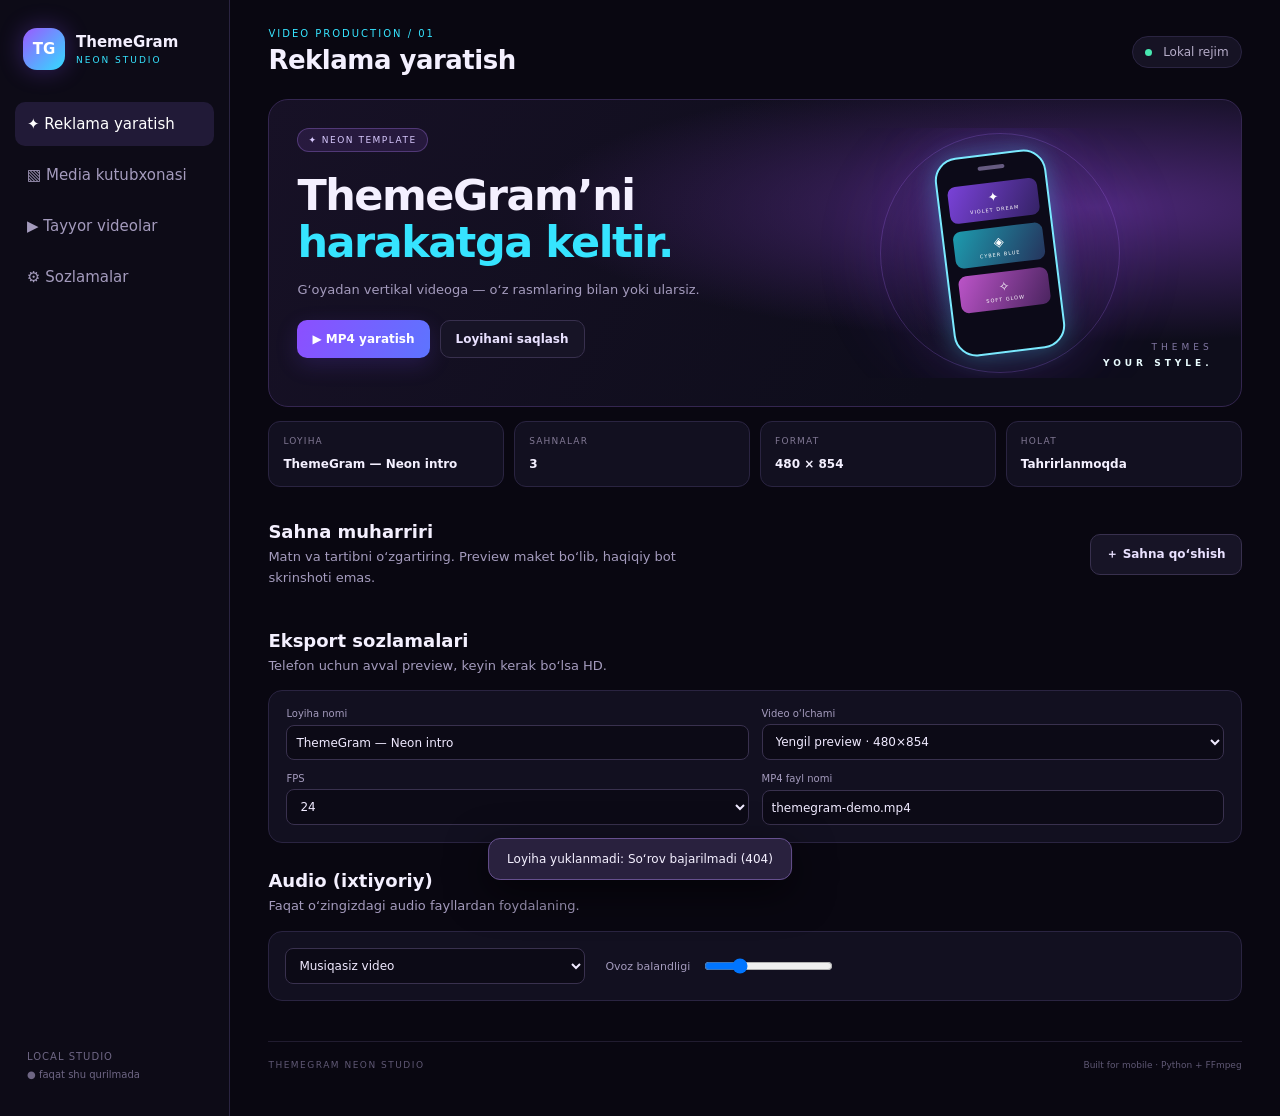
==== templates/index.html @ df5595c4 "Add Flask template for responsive Uzbek studio UI" ====
<!doctype html>
<html lang="uz"><head><meta charset="utf-8"><meta name="viewport" content="width=device-width,initial-scale=1"><meta name="theme-color" content="#090711"><title>ThemeGram Neon Studio</title><link rel="stylesheet" href="/static/style.css"></head>
<body><aside class="sidebar"><div class="brand"><span class="orb">TG</span><div><b>ThemeGram</b><small>NEON STUDIO</small></div></div><nav><button class="nav active" data-view="studio">✦  Reklama yaratish</button><button class="nav" data-view="media">▧  Media kutubxonasi</button><button class="nav" data-view="exports">▶  Tayyor videolar</button><button class="nav" data-view="settings">⚙  Sozlamalar</button></nav><div class="sidefoot">LOCAL STUDIO <span>● faqat shu qurilmada</span></div></aside>
<main><header><div><p class="eyebrow">VIDEO PRODUCTION / 01</p><h1 id="pageTitle">Reklama yaratish</h1></div><div class="status"><i></i> Lokal rejim</div></header>
<section id="studio" class="view">
<div class="hero"><div><span class="pill">✦ NEON TEMPLATE</span><h2>ThemeGram’ni<br><em>harakatga keltir.</em></h2><p>G‘oyadan vertikal videoga — o‘z rasmlaring bilan yoki ularsiz.</p><div class="heroactions"><button class="primary" id="renderBtn">▶ MP4 yaratish</button><button class="secondary" id="saveBtn">Loyihani saqlash</button></div></div><div class="poster"><div class="posterorb"></div><div class="phone"><div class="speaker"></div><div class="tile violet">✦<small>VIOLET DREAM</small></div><div class="tile cyan">◈<small>CYBER BLUE</small></div><div class="tile pink">✧<small>SOFT GLOW</small></div></div><div class="posterword">THEMES<br><b>YOUR STYLE.</b></div></div></div>
<div class="stats"><div><small>LOYIHA</small><b id="projectNameStat">ThemeGram — Neon intro</b></div><div><small>SAHNALAR</small><b id="sceneCount">3</b></div><div><small>FORMAT</small><b id="formatStat">480 × 854</b></div><div><small>HOLAT</small><b id="statusStat">Tahrirlanmoqda</b></div></div>
<div class="sectionhead"><div><h2>Sahna muharriri</h2><p>Matn va tartibni o‘zgartiring. Preview maket bo‘lib, haqiqiy bot skrinshoti emas.</p></div><button class="secondary" id="addScene">＋ Sahna qo‘shish</button></div><div id="scenes" class="scenes"></div>
<div class="sectionhead"><div><h2>Eksport sozlamalari</h2><p>Telefon uchun avval preview, keyin kerak bo‘lsa HD.</p></div></div><div class="settingsgrid"><label>Loyiha nomi<input id="projectName" value="ThemeGram — Neon intro"></label><label>Video o‘lchami<select id="resolution"><option value="preview">Yengil preview · 480×854</option><option value="vertical_hd">HD vertikal · 720×1280</option><option value="reels">Reels / TikTok · 1080×1920</option><option value="square">Kvadrat · 1080×1080</option><option value="landscape">Landshaft · 1920×1080</option></select></label><label>FPS<select id="fps"><option>24</option><option>25</option><option>30</option></select></label><label>MP4 fayl nomi<input id="filename" value="themegram-demo.mp4"></label></div>
<div class="sectionhead"><div><h2>Audio (ixtiyoriy)</h2><p>Faqat o‘zingizdagi audio fayllardan foydalaning.</p></div></div><div class="audioBox"><select id="audioSelect"><option value="">Musiqasiz video</option></select><label>Ovoz balandligi <input id="volume" type="range" min="0" max="1" step=".05" value=".25"></label></div>
<div id="jobPanel" class="job hidden"><div class="jobtop"><b id="jobText">Render tayyorlanmoqda…</b><span id="jobPercent">0%</span></div><div class="progress"><span id="progressFill"></span></div><p id="jobDetail">Telefon resursiga qarab biroz vaqt olishi mumkin.</p><button class="secondary hidden" id="cancelBtn">Renderni bekor qilish</button></div>
</section>
<section id="media" class="view hidden"><div class="sectionhead"><div><h2>Media kutubxonasi</h2><p>Rasm, logo, video yoki audio tanlang. Asl faylingiz o‘zgartirilmaydi.</p></div><label class="primary upload">＋ Fayl import qilish<input id="uploadInput" type="file" accept=".png,.jpg,.jpeg,.webp,.mp4,.mp3,.wav,.m4a" multiple></label></div><div class="notice">Android fayl tanlagichi faqat telefon ruxsat bergan joylarni ko‘rsatadi. Har bir fayl uchun 80 MB gacha.</div><div id="mediaList" class="medialist"></div></section>
<section id="exports" class="view hidden"><div class="sectionhead"><div><h2>Tayyor videolar</h2><p>MP4 fayllar exports/ papkasida saqlanadi.</p></div><button class="secondary" id="refreshExports">Yangilash</button></div><div id="exportList" class="medialist"></div></section>
<section id="settings" class="view hidden"><div class="settingscard"><h2>Tizim tekshiruvi</h2><p>FFmpeg va xotirani tekshirish uchun Termux’da <code>python app.py --diagnose</code> buyrug‘ini bajaring.</p><p>Server standart holatda <code>127.0.0.1</code> manziliga bog‘lanadi. Uni internetga ochmang.</p><p>O‘rnatish: <code>pkg install python ffmpeg</code> va <code>pip install -r requirements.txt</code>.</p><button class="secondary" id="openExports">Tayyor videolarni ko‘rish</button></div></section>
<footer>THEMEGRAM NEON STUDIO <span>Built for mobile · Python + FFmpeg</span></footer></main><div id="toast" class="toast hidden"></div><script src="/static/app.js"></script></body></html>
---- static/style.css ----
@import url('data:text/css,');:root{--bg:#090711;--panel:#121020;--panel2:#18142a;--line:#2a2441;--text:#f4f0ff;--muted:#a49bbd;--violet:#9c65ff;--cyan:#36e4ff}*{box-sizing:border-box}body{margin:0;background:var(--bg);color:var(--text);font:15px system-ui,-apple-system,Roboto,sans-serif;display:flex;min-height:100vh}button,input,select{font:inherit}button{cursor:pointer}.sidebar{width:230px;background:#0d0b17;border-right:1px solid var(--line);padding:24px 15px;display:flex;flex-direction:column;flex-shrink:0}.brand{display:flex;align-items:center;gap:11px;padding:4px 8px 32px}.brand b{display:block;font-size:15px}.brand small{display:block;color:var(--cyan);font-size:9px;letter-spacing:2px;margin-top:4px}.orb{display:grid;place-items:center;width:42px;height:42px;border-radius:14px;background:linear-gradient(135deg,#9b59ff,#32dcff);font-weight:900;color:white;box-shadow:0 0 25px #894fff55}.sidebar nav{display:grid;gap:7px}.nav{border:0;text-align:left;background:transparent;color:var(--muted);padding:13px 12px;border-radius:10px}.nav.active,.nav:hover{background:#211a37;color:white}.sidefoot{margin-top:auto;color:#6e6684;font-size:10px;letter-spacing:1px;padding:12px}.sidefoot span{display:block;letter-spacing:0;margin-top:7px}main{width:min(1200px,100%);padding:28px clamp(16px,3vw,42px);margin:0 auto}header{display:flex;align-items:center;justify-content:space-between;margin-bottom:24px}.eyebrow{font-size:10px;letter-spacing:2px;color:var(--cyan);margin:0 0 6px}h1{font-size:26px;margin:0;letter-spacing:-.5px}.status{font-size:12px;color:#b6adc9;background:#161324;border:1px solid var(--line);padding:8px 12px;border-radius:99px}.status i{display:inline-block;width:7px;height:7px;background:#48e7b0;border-radius:50%;margin-right:7px}.hero{display:grid;grid-template-columns:1fr .9fr;min-height:300px;border:1px solid #342650;border-radius:20px;overflow:hidden;background:radial-gradient(ellipse at 85% 35%,#4d2878 0,transparent 48%),linear-gradient(120deg,#171126,#0e0d1b 72%);padding:28px;gap:18px}.pill{display:inline-block;color:#d9caff;background:#6e43a633;border:1px solid #9167cc66;border-radius:99px;padding:6px 10px;font-size:9px;letter-spacing:1.5px}.hero h2{font-size:clamp(27px,4vw,43px);line-height:1.1;letter-spacing:-1.5px;margin:20px 0 12px}.hero h2 em{font-style:normal;color:var(--cyan)}.hero p,.sectionhead p{color:var(--muted);font-size:13px;line-height:1.6;max-width:450px}.heroactions{display:flex;gap:10px;flex-wrap:wrap;margin-top:20px}.primary,.secondary{border-radius:10px;padding:11px 15px;font-weight:650;font-size:12px}.primary{border:0;color:#fff;background:linear-gradient(110deg,#8c4fff,#5d74ff);box-shadow:0 7px 22px #6d43e833}.secondary{border:1px solid #38304e;background:#171426;color:#e9e1ff}.secondary:hover{border-color:#8962d8}.poster{position:relative;min-height:250px;display:grid;place-items:center;overflow:hidden}.posterorb{position:absolute;width:240px;height:240px;border:1px solid #a96dff44;border-radius:50%;box-shadow:0 0 70px #7d39e522,inset 0 0 55px #5f39b522}.phone{position:relative;z-index:1;width:112px;height:200px;border:2px solid #7beaff;border-radius:23px;background:#0c0a18;padding:27px 9px 10px;box-shadow:0 0 25px #4bdaff55,0 0 70px #984bff33;transform:rotate(-7deg)}.speaker{position:absolute;top:10px;left:42px;width:27px;height:4px;background:#665b81;border-radius:9px}.tile{height:37px;border-radius:8px;margin-bottom:8px;display:flex;flex-direction:column;align-items:center;justify-content:center;color:#fff;font-size:13px}.tile small{font-size:5px;letter-spacing:1px;margin-top:2px}.violet{background:linear-gradient(120deg,#7a42d9,#342265)}.cyan{background:linear-gradient(120deg,#1d9caf,#25345d)}.pink{background:linear-gradient(120deg,#bc54c9,#4a245f)}.posterword{position:absolute;bottom:7px;right:0;font-size:9px;letter-spacing:4px;text-align:right;color:#d0c0ff99;line-height:1.8}.posterword b{color:#eafcff}.stats{display:grid;grid-template-columns:repeat(4,1fr);gap:10px;margin:14px 0 34px}.stats>div{border:1px solid var(--line);background:var(--panel);border-radius:12px;padding:14px;min-width:0}.stats small{display:block;font-size:9px;color:#817894;letter-spacing:1.2px;margin-bottom:8px}.stats b{font-size:12px;overflow-wrap:anywhere}.sectionhead{display:flex;align-items:center;justify-content:space-between;gap:15px;margin:27px 0 14px}.sectionhead h2{font-size:18px;margin:0}.sectionhead p{margin:5px 0 0}.scenes{display:grid;gap:12px}.scene{display:grid;grid-template-columns:44px minmax(0,1fr) auto;gap:13px;align-items:start;border:1px solid var(--line);background:var(--panel);padding:15px;border-radius:14px}.sceneindex{width:40px;height:40px;display:grid;place-items:center;border-radius:11px;background:#2a1d43;color:#cbb1ff;font-weight:800}.scene h3{margin:0 0 10px;font-size:13px}.fields{display:grid;grid-template-columns:1fr 1fr;gap:9px}.fields label,.settingsgrid label{font-size:10px;color:var(--muted);display:grid;gap:5px}.fields input,.fields select,.settingsgrid input,.settingsgrid select,.audioBox select{width:100%;min-width:0;border:1px solid #39314e;background:#0c0a16;color:#f0eaff;border-radius:8px;padding:9px;font-size:12px}.sceneactions{display:flex;gap:5px;flex-wrap:wrap;justify-content:flex-end}.iconbtn{background:#211b31;border:1px solid #3a3151;color:#d9ccf7;border-radius:7px;padding:7px;font-size:11px}.settingsgrid{display:grid;grid-template-columns:repeat(2,minmax(0,1fr));gap:13px;border:1px solid var(--line);border-radius:14px;padding:17px;background:var(--panel)}.audioBox{display:flex;align-items:center;gap:20px;border:1px solid var(--line);border-radius:14px;background:var(--panel);padding:16px}.audioBox select{max-width:300px}.audioBox label{display:flex;align-items:center;gap:12px;font-size:11px;color:var(--muted)}.job{margin-top:22px;padding:18px;border:1px solid #5e3d8d;border-radius:14px;background:#171027}.jobtop{display:flex;justify-content:space-between}.progress{height:8px;background:#29213c;border-radius:10px;margin:12px 0;overflow:hidden}.progress span{display:block;height:100%;width:0;background:linear-gradient(90deg,#8e52ff,#30e3ff);transition:width .3s}.job p{font-size:12px;color:var(--muted)}.medialist{display:grid;gap:10px;margin-top:15px}.mediaitem{display:flex;align-items:center;gap:13px;background:var(--panel);border:1px solid var(--line);border-radius:12px;padding:13px}.mediaicon{width:43px;height:43px;border-radius:10px;display:grid;place-items:center;background:#2a1d43;font-size:19px}.mediaitem strong{font-size:12px;overflow-wrap:anywhere}.mediaitem small{display:block;color:var(--muted);font-size:10px;margin-top:5px}.mediaitem .spacer{flex:1}.notice{padding:13px;border-radius:10px;background:#211b30;color:#c7bbdf;font-size:12px;line-height:1.5}.upload{position:relative;overflow:hidden;display:inline-block;white-space:nowrap}.upload input{position:absolute;inset:0;opacity:0;width:100%;height:100%;cursor:pointer}.settingscard{background:var(--panel);border:1px solid var(--line);border-radius:14px;padding:22px;line-height:1.8;color:var(--muted)}.settingscard h2{color:white}code{color:var(--cyan);background:#0a0912;padding:3px 5px;border-radius:5px}footer{display:flex;justify-content:space-between;gap:10px;color:#5f5874;font-size:9px;letter-spacing:1.5px;margin-top:40px;padding:18px 0;border-top:1px solid #211c30}footer span{letter-spacing:0}.hidden{display:none!important}.toast{position:fixed;bottom:20px;left:50%;transform:translateX(-50%);background:#29213e;border:1px solid #66508e;border-radius:12px;padding:13px 18px;max-width:90vw;z-index:5;font-size:12px;box-shadow:0 12px 40px #0009}@media(max-width:760px){body{display:block}.sidebar{width:100%;padding:12px;border-right:0;border-bottom:1px solid var(--line)}.brand{padding:2px 5px 12px}.sidebar nav{display:flex;overflow:auto}.nav{white-space:nowrap;padding:9px;font-size:11px}.sidefoot{display:none}main{padding:20px 13px}.hero{grid-template-columns:1fr;padding:22px 18px}.poster{min-height:210px}.stats{grid-template-columns:repeat(2,1fr);margin-bottom:25px}.sectionhead{align-items:flex-start}.sectionhead h2{font-size:16px}.scene{grid-template-columns:35px minmax(0,1fr)}.sceneindex{width:34px;height:34px}.sceneactions{grid-column:2;justify-content:flex-start}.fields{grid-template-columns:1fr}.settingsgrid{grid-template-columns:1fr}.audioBox{align-items:stretch;flex-direction:column}.audioBox select{max-width:none}header{margin-bottom:17px}h1{font-size:23px}}
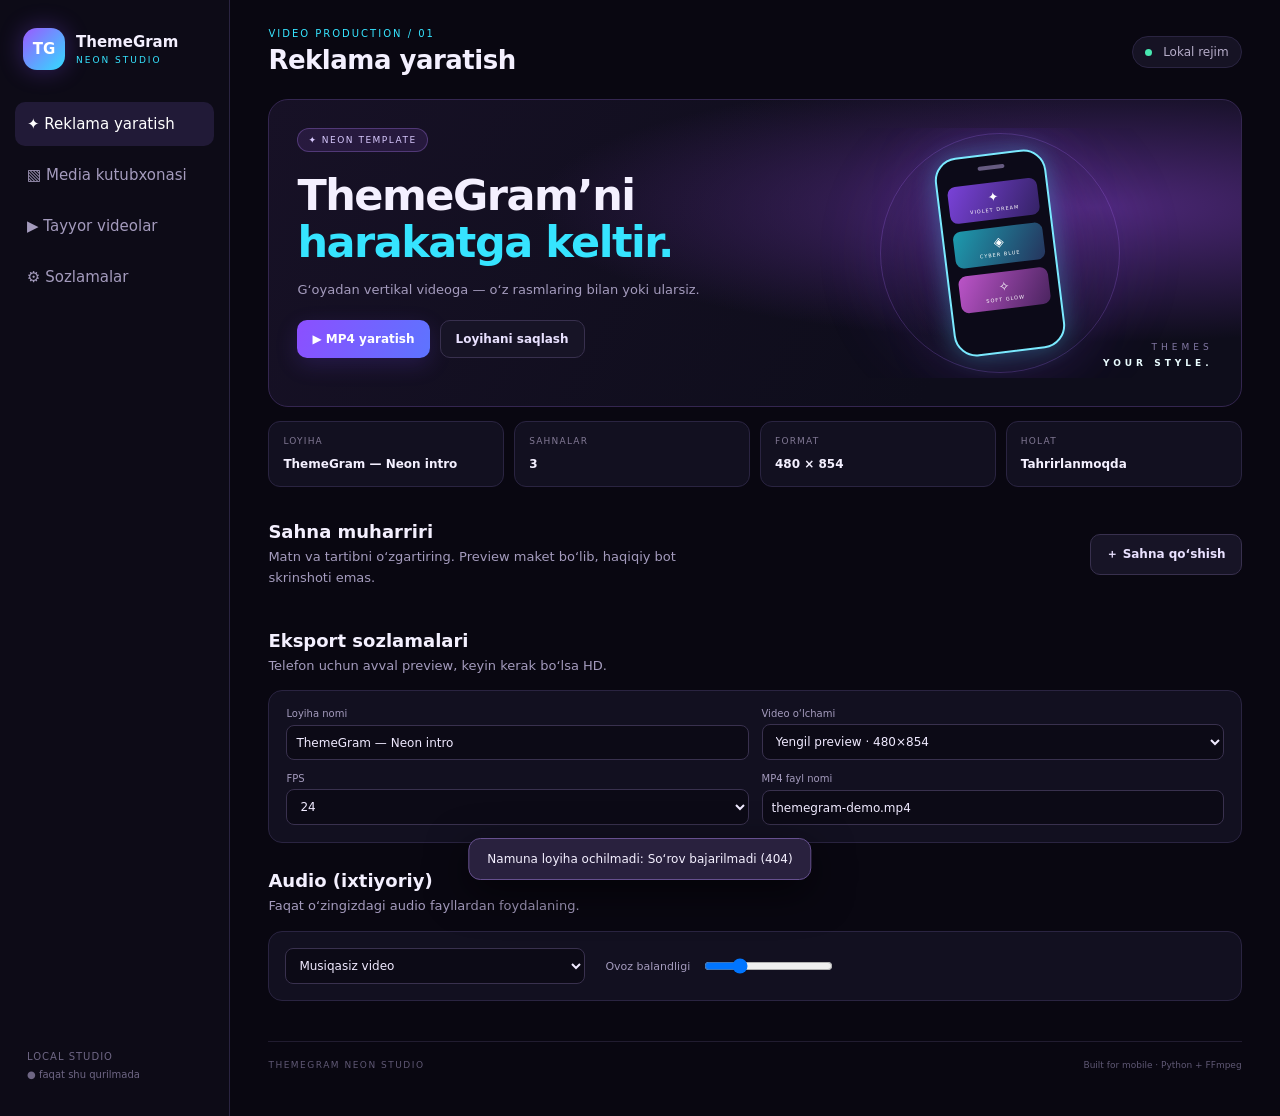
==== commit d94e51ae: "Add saved-projects panel for reopening projects" ====
--- a/templates/index.html
+++ b/templates/index.html
@@ -12,5 +12,5 @@
 </section>
 <section id="media" class="view hidden"><div class="sectionhead"><div><h2>Media kutubxonasi</h2><p>Rasm, logo, video yoki audio tanlang. Asl faylingiz o‘zgartirilmaydi.</p></div><label class="primary upload">＋ Fayl import qilish<input id="uploadInput" type="file" accept=".png,.jpg,.jpeg,.webp,.mp4,.mp3,.wav,.m4a" multiple></label></div><div class="notice">Android fayl tanlagichi faqat telefon ruxsat bergan joylarni ko‘rsatadi. Har bir fayl uchun 80 MB gacha.</div><div id="mediaList" class="medialist"></div></section>
 <section id="exports" class="view hidden"><div class="sectionhead"><div><h2>Tayyor videolar</h2><p>MP4 fayllar exports/ papkasida saqlanadi.</p></div><button class="secondary" id="refreshExports">Yangilash</button></div><div id="exportList" class="medialist"></div></section>
-<section id="settings" class="view hidden"><div class="settingscard"><h2>Tizim tekshiruvi</h2><p>FFmpeg va xotirani tekshirish uchun Termux’da <code>python app.py --diagnose</code> buyrug‘ini bajaring.</p><p>Server standart holatda <code>127.0.0.1</code> manziliga bog‘lanadi. Uni internetga ochmang.</p><p>O‘rnatish: <code>pkg install python ffmpeg</code> va <code>pip install -r requirements.txt</code>.</p><button class="secondary" id="openExports">Tayyor videolarni ko‘rish</button></div></section>
+<section id="settings" class="view hidden"><div class="settingscard"><h2>Tizim tekshiruvi</h2><p>FFmpeg va xotirani tekshirish uchun Termux’da <code>python app.py --diagnose</code> buyrug‘ini bajaring.</p><p>Server standart holatda <code>127.0.0.1</code> manziliga bog‘lanadi. Uni internetga ochmang.</p><p>O‘rnatish: <code>pkg install python ffmpeg</code> va <code>pip install -r requirements.txt</code>.</p><button class="secondary" id="openExports">Tayyor videolarni ko‘rish</button></div><div class="settingscard"><h2>Saqlangan loyihalar</h2><p>Oldin saqlagan loyihani qayta oching yoki yangi reklama yaratish uchun undan foydalaning.</p><button class="secondary" id="refreshProjects">Loyihalarni yangilash</button><div id="savedProjects" class="medialist"></div></div></section>
 <footer>THEMEGRAM NEON STUDIO <span>Built for mobile · Python + FFmpeg</span></footer></main><div id="toast" class="toast hidden"></div><script src="/static/app.js"></script></body></html>
